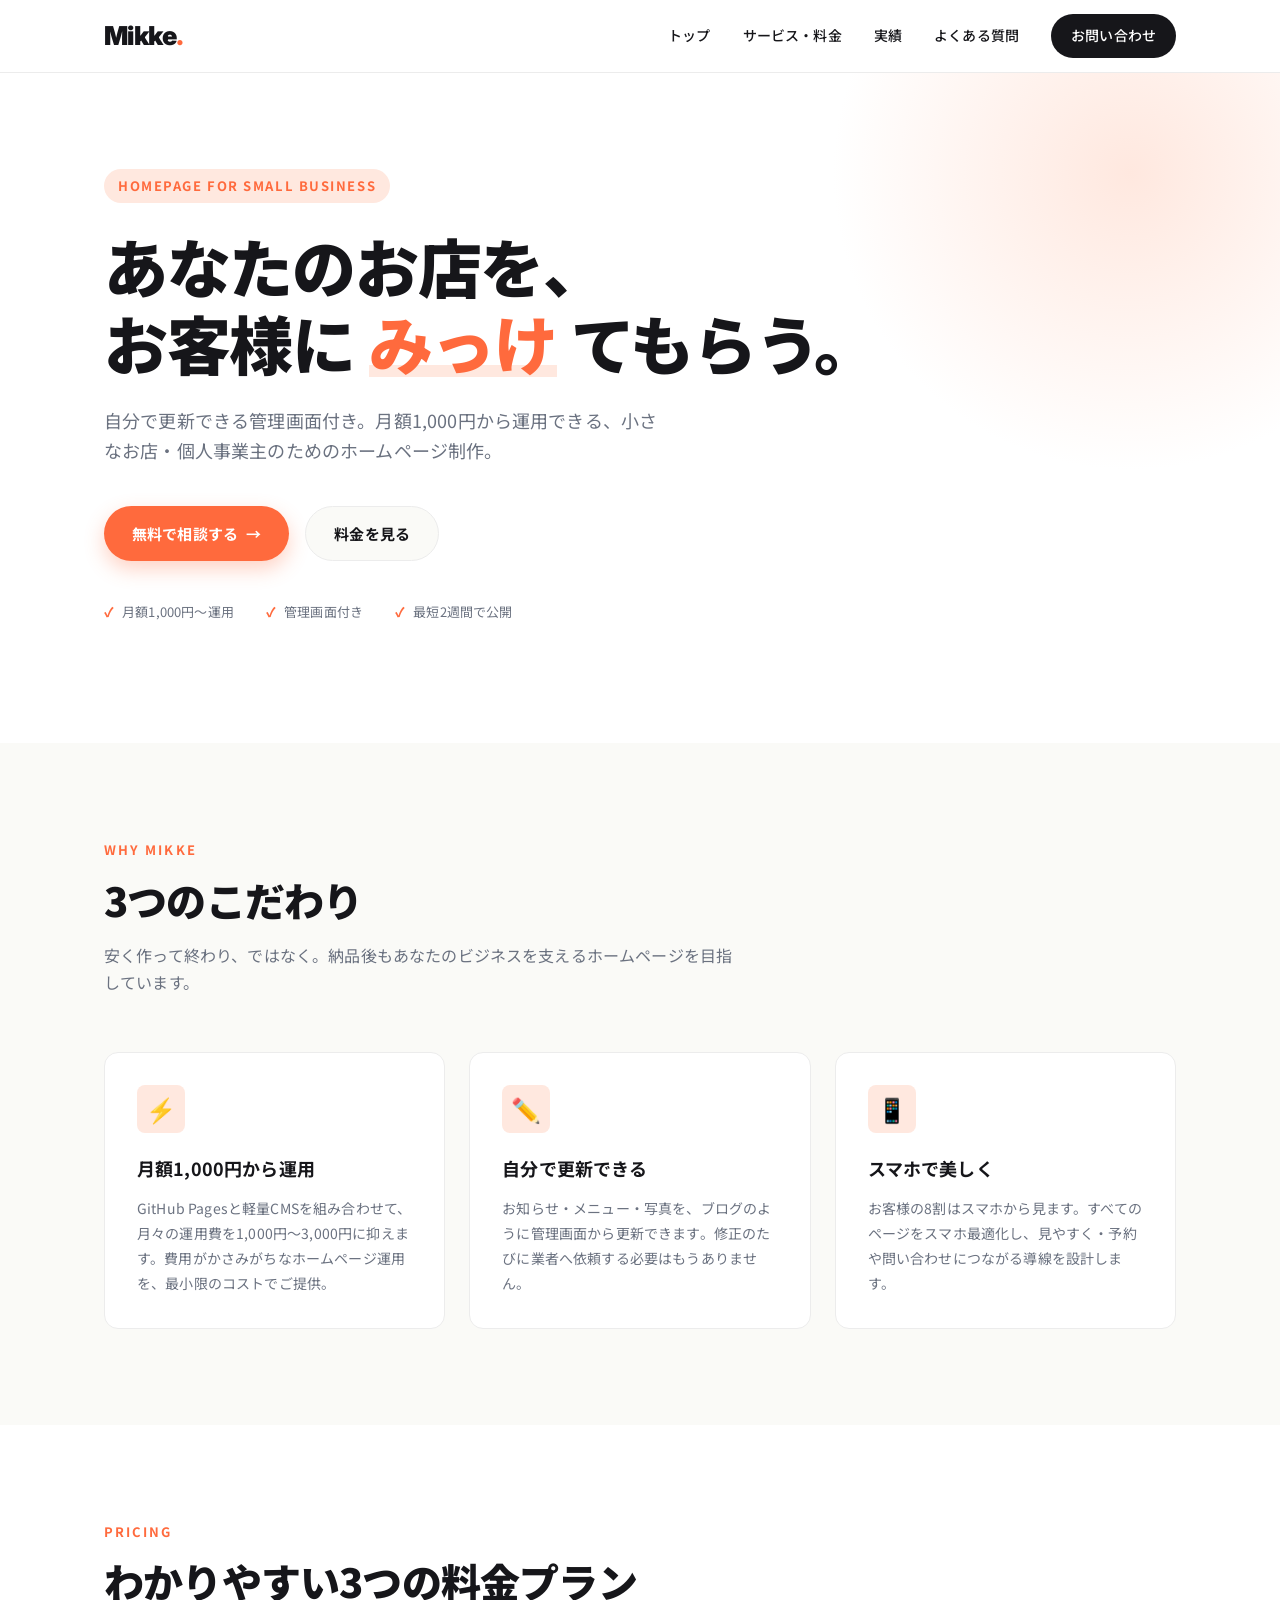
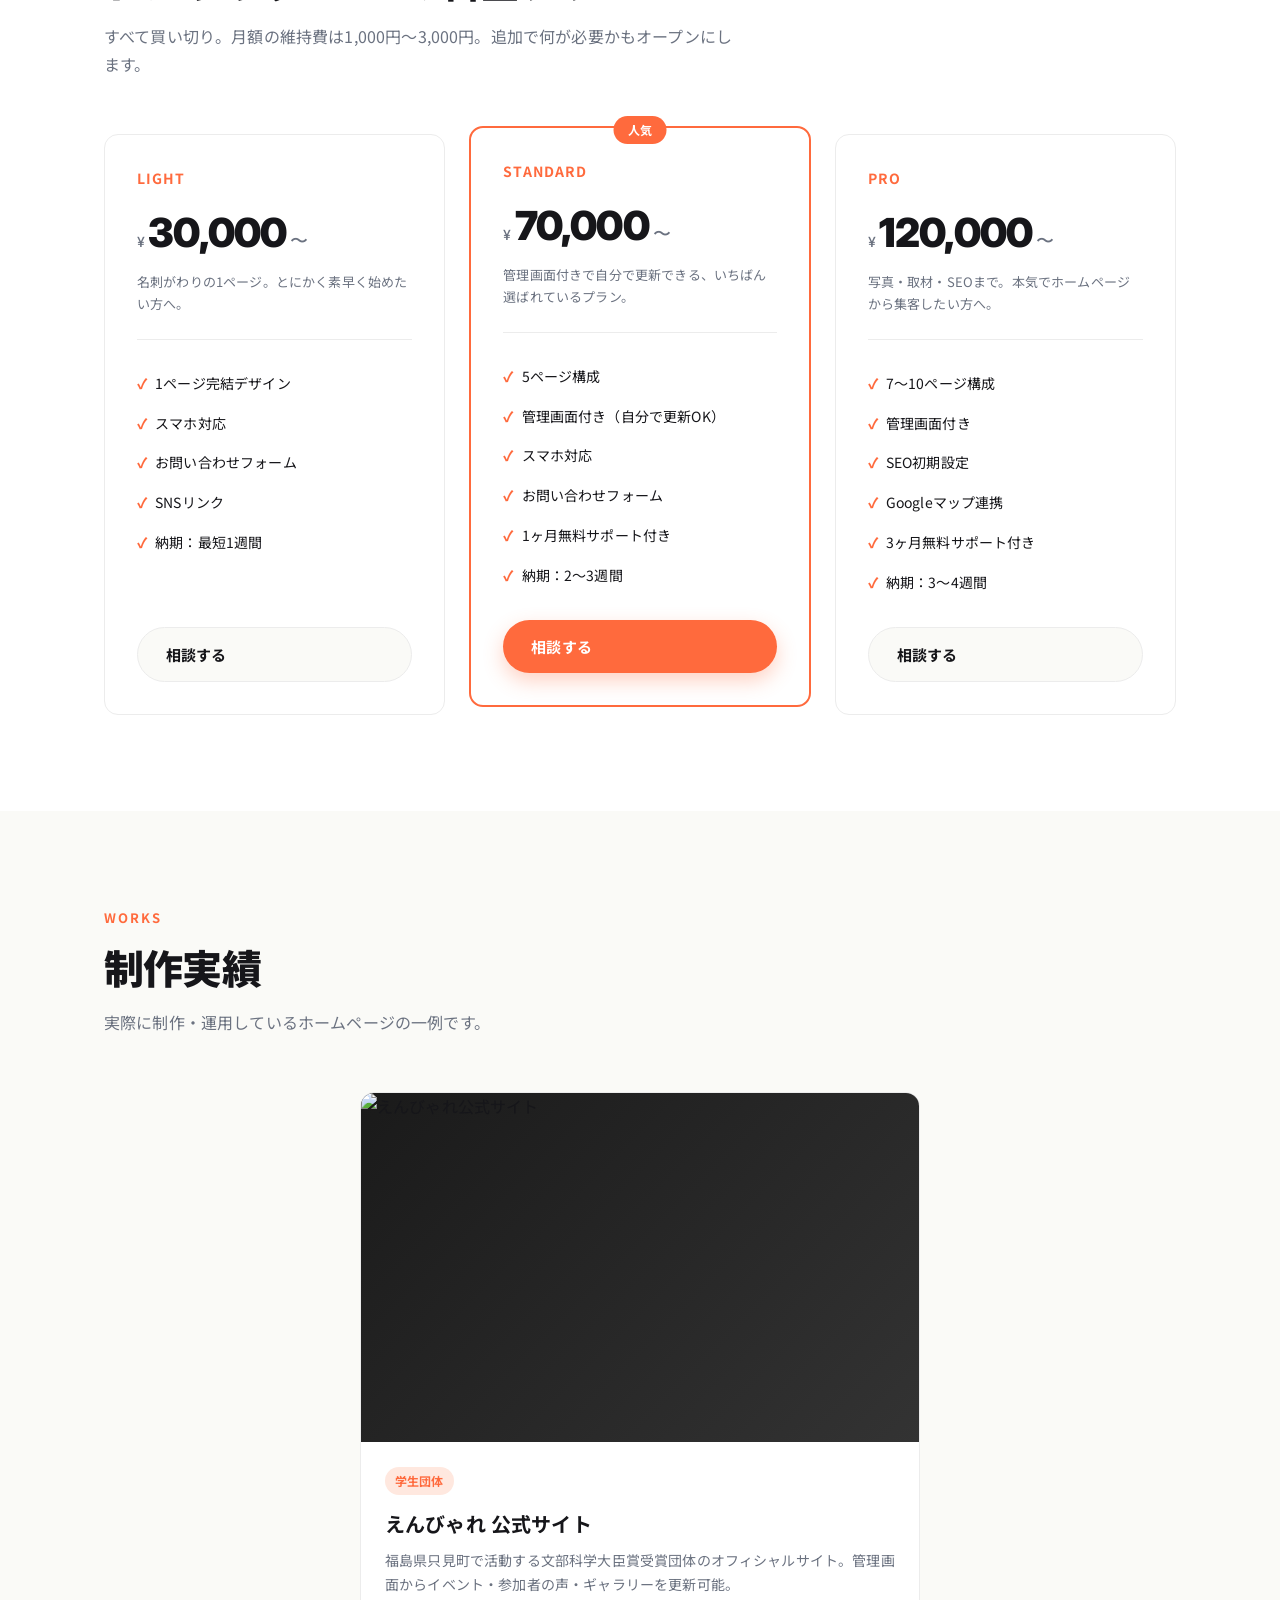
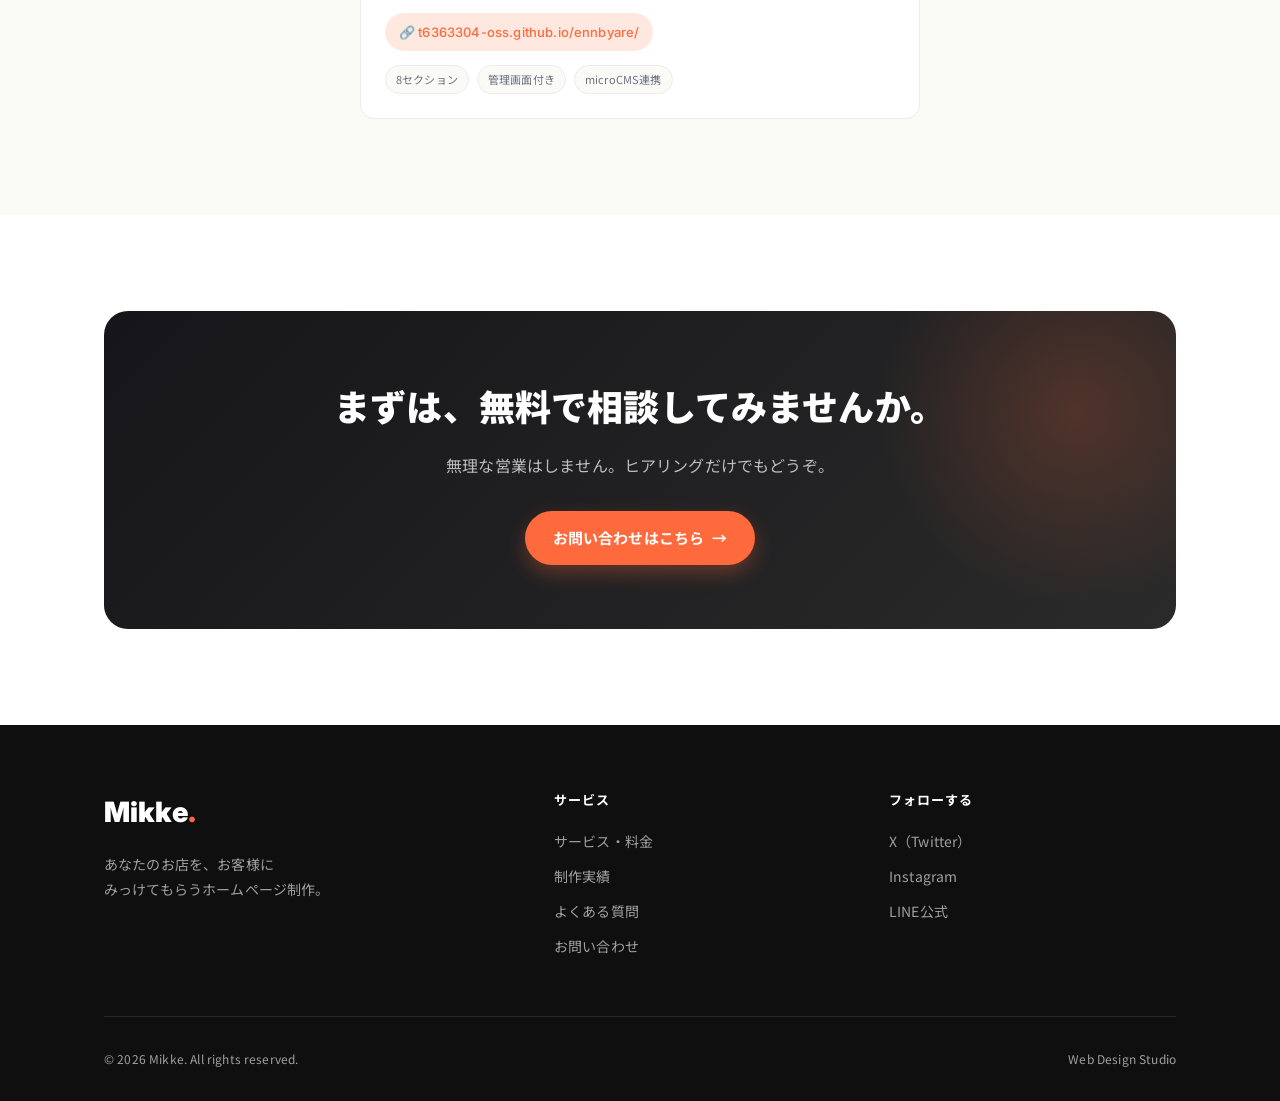
==== index.html @ 2540ba33 "Initial Mikke site (5 pages with ennbyare portfolio)" ====
<!DOCTYPE html>
<html lang="ja">
<head>
  <meta charset="UTF-8" />
  <meta name="viewport" content="width=device-width, initial-scale=1.0" />
  <title>Mikke - 月額1,000円から始めるホームページ制作</title>
  <meta name="description" content="自分で更新できる管理画面付き。月額1,000円から運用できる、小さなお店・個人事業主のためのホームページ制作。" />
  <meta property="og:title" content="Mikke - 月額1,000円から始めるホームページ制作" />
  <meta property="og:description" content="自分で更新できる管理画面付き。月額1,000円から運用できるホームページ制作。" />
  <meta property="og:type" content="website" />
  <link rel="preconnect" href="https://fonts.googleapis.com">
  <link rel="preconnect" href="https://fonts.gstatic.com" crossorigin>
  <link href="https://fonts.googleapis.com/css2?family=Noto+Sans+JP:wght@400;500;700;900&family=Inter:wght@400;500;700;900&display=swap" rel="stylesheet">
  <link rel="stylesheet" href="assets/css/style.css" />
</head>
<body>
  <header class="site-header">
    <div class="container header-inner">
      <a class="logo" href="index.html">Mikke<span class="logo-dot">.</span></a>
      <nav class="nav">
        <a href="index.html">トップ</a>
        <a href="services.html">サービス・料金</a>
        <a href="works.html">実績</a>
        <a href="faq.html">よくある質問</a>
        <a href="contact.html" class="nav-cta">お問い合わせ</a>
      </nav>
      <button class="menu-toggle" aria-label="メニュー">
        <span></span><span></span><span></span>
      </button>
    </div>
  </header>

  <main>
    <!-- HERO -->
    <section class="hero">
      <div class="container">
        <span class="hero-eyebrow fade-up">HOMEPAGE FOR SMALL BUSINESS</span>
        <h1 class="hero-title fade-up fade-up-delay-1">
          あなたのお店を、<br />
          お客様に <span class="highlight">みっけ</span> てもらう。
        </h1>
        <p class="hero-sub fade-up fade-up-delay-2">
          自分で更新できる管理画面付き。月額1,000円から運用できる、小さなお店・個人事業主のためのホームページ制作。
        </p>
        <div class="hero-cta fade-up fade-up-delay-3">
          <a href="contact.html" class="btn btn-primary">
            無料で相談する <span class="btn-arrow">→</span>
          </a>
          <a href="services.html" class="btn btn-secondary">料金を見る</a>
        </div>
        <div class="hero-meta fade-up fade-up-delay-4">
          <span class="hero-meta-item">月額1,000円〜運用</span>
          <span class="hero-meta-item">管理画面付き</span>
          <span class="hero-meta-item">最短2週間で公開</span>
        </div>
      </div>
    </section>

    <!-- FEATURES -->
    <section class="section section-soft">
      <div class="container">
        <p class="section-eyebrow">Why Mikke</p>
        <h2 class="section-title">3つのこだわり</h2>
        <p class="section-sub">
          安く作って終わり、ではなく。納品後もあなたのビジネスを支えるホームページを目指しています。
        </p>

        <div class="features">
          <div class="feature-card">
            <div class="feature-icon">⚡</div>
            <h3 class="feature-title">月額1,000円から運用</h3>
            <p class="feature-text">
              GitHub Pagesと軽量CMSを組み合わせて、月々の運用費を1,000円〜3,000円に抑えます。費用がかさみがちなホームページ運用を、最小限のコストでご提供。
            </p>
          </div>
          <div class="feature-card">
            <div class="feature-icon">✏️</div>
            <h3 class="feature-title">自分で更新できる</h3>
            <p class="feature-text">
              お知らせ・メニュー・写真を、ブログのように管理画面から更新できます。修正のたびに業者へ依頼する必要はもうありません。
            </p>
          </div>
          <div class="feature-card">
            <div class="feature-icon">📱</div>
            <h3 class="feature-title">スマホで美しく</h3>
            <p class="feature-text">
              お客様の8割はスマホから見ます。すべてのページをスマホ最適化し、見やすく・予約や問い合わせにつながる導線を設計します。
            </p>
          </div>
        </div>
      </div>
    </section>

    <!-- PRICE -->
    <section class="section">
      <div class="container">
        <p class="section-eyebrow">Pricing</p>
        <h2 class="section-title">わかりやすい3つの料金プラン</h2>
        <p class="section-sub">
          すべて買い切り。月額の維持費は1,000円〜3,000円。追加で何が必要かもオープンにします。
        </p>

        <div class="prices">
          <div class="price-card">
            <p class="price-name">Light</p>
            <p class="price-amount"><span class="from">¥</span>30,000<span class="yen">〜</span></p>
            <p class="price-desc">名刺がわりの1ページ。とにかく素早く始めたい方へ。</p>
            <ul class="price-list">
              <li>1ページ完結デザイン</li>
              <li>スマホ対応</li>
              <li>お問い合わせフォーム</li>
              <li>SNSリンク</li>
              <li>納期：最短1週間</li>
            </ul>
            <a href="contact.html" class="btn btn-secondary">相談する</a>
          </div>

          <div class="price-card featured">
            <span class="badge">人気</span>
            <p class="price-name">Standard</p>
            <p class="price-amount"><span class="from">¥</span>70,000<span class="yen">〜</span></p>
            <p class="price-desc">管理画面付きで自分で更新できる、いちばん選ばれているプラン。</p>
            <ul class="price-list">
              <li>5ページ構成</li>
              <li>管理画面付き（自分で更新OK）</li>
              <li>スマホ対応</li>
              <li>お問い合わせフォーム</li>
              <li>1ヶ月無料サポート付き</li>
              <li>納期：2〜3週間</li>
            </ul>
            <a href="contact.html" class="btn btn-primary">相談する</a>
          </div>

          <div class="price-card">
            <p class="price-name">Pro</p>
            <p class="price-amount"><span class="from">¥</span>120,000<span class="yen">〜</span></p>
            <p class="price-desc">写真・取材・SEOまで。本気でホームページから集客したい方へ。</p>
            <ul class="price-list">
              <li>7〜10ページ構成</li>
              <li>管理画面付き</li>
              <li>SEO初期設定</li>
              <li>Googleマップ連携</li>
              <li>3ヶ月無料サポート付き</li>
              <li>納期：3〜4週間</li>
            </ul>
            <a href="contact.html" class="btn btn-secondary">相談する</a>
          </div>
        </div>
      </div>
    </section>

    <!-- WORKS -->
    <section class="section section-soft">
      <div class="container">
        <p class="section-eyebrow">Works</p>
        <h2 class="section-title">制作実績</h2>
        <p class="section-sub">
          実際に制作・運用しているホームページの一例です。
        </p>

        <div class="works-grid">
          <a href="https://t6363304-oss.github.io/ennbyare/" target="_blank" rel="noopener" class="work-card">
            <div class="work-thumb">
              <img src="assets/images/ennbyare.jpg" alt="えんびゃれ公式サイト" loading="lazy" />
            </div>
            <div class="work-body">
              <span class="work-tag">学生団体</span>
              <h3 class="work-title">えんびゃれ 公式サイト</h3>
              <p class="work-desc">
                福島県只見町で活動する文部科学大臣賞受賞団体のオフィシャルサイト。管理画面からイベント・参加者の声・ギャラリーを更新可能。
              </p>
              <p class="work-url">🔗 t6363304-oss.github.io/ennbyare/</p>
              <div class="work-meta">
                <span class="work-chip">8セクション</span>
                <span class="work-chip">管理画面付き</span>
                <span class="work-chip">microCMS連携</span>
              </div>
            </div>
          </a>

        </div>
      </div>
    </section>

    <!-- CTA -->
    <section class="section">
      <div class="container">
        <div class="cta-banner">
          <h2 class="cta-banner-title">まずは、無料で相談してみませんか。</h2>
          <p class="cta-banner-sub">
            無理な営業はしません。ヒアリングだけでもどうぞ。
          </p>
          <a href="contact.html" class="btn btn-primary">
            お問い合わせはこちら <span class="btn-arrow">→</span>
          </a>
        </div>
      </div>
    </section>
  </main>

  <footer class="site-footer">
    <div class="container">
      <div class="footer-inner">
        <div>
          <div class="footer-logo">Mikke<span style="color: var(--color-accent);">.</span></div>
          <p class="footer-tag">
            あなたのお店を、お客様に<br />
            みっけてもらうホームページ制作。
          </p>
        </div>
        <div>
          <p class="footer-col-title">サービス</p>
          <ul class="footer-list">
            <li><a href="services.html">サービス・料金</a></li>
            <li><a href="works.html">制作実績</a></li>
            <li><a href="faq.html">よくある質問</a></li>
            <li><a href="contact.html">お問い合わせ</a></li>
          </ul>
        </div>
        <div>
          <p class="footer-col-title">フォローする</p>
          <ul class="footer-list">
            <li><a href="#" target="_blank" rel="noopener">X（Twitter）</a></li>
            <li><a href="#" target="_blank" rel="noopener">Instagram</a></li>
            <li><a href="#" target="_blank" rel="noopener">LINE公式</a></li>
          </ul>
        </div>
      </div>
      <div class="footer-bottom">
        <span>© 2026 Mikke. All rights reserved.</span>
        <span>Web Design Studio</span>
      </div>
    </div>
  </footer>

  <script src="assets/js/script.js"></script>
</body>
</html>
---- assets/css/style.css ----
:root {
  --color-bg: #ffffff;
  --color-bg-soft: #fafaf7;
  --color-bg-dark: #0f0f10;
  --color-text: #16161a;
  --color-text-sub: #6b7280;
  --color-text-soft: #9ca3af;
  --color-border: #ececec;
  --color-accent: #ff6a3d;
  --color-accent-dark: #e54e1f;
  --color-accent-soft: #ffe8df;
  --radius-sm: 8px;
  --radius-md: 14px;
  --radius-lg: 24px;
  --shadow-sm: 0 1px 2px rgba(0, 0, 0, 0.04);
  --shadow-md: 0 8px 24px rgba(15, 15, 16, 0.06);
  --shadow-lg: 0 20px 60px rgba(15, 15, 16, 0.12);
  --container: 1120px;
  --ease: cubic-bezier(0.22, 1, 0.36, 1);
}

* {
  box-sizing: border-box;
  margin: 0;
  padding: 0;
}

html {
  scroll-behavior: smooth;
  -webkit-text-size-adjust: 100%;
}

body {
  font-family: "Noto Sans JP", "Inter", -apple-system, BlinkMacSystemFont, "Helvetica Neue", sans-serif;
  font-weight: 400;
  color: var(--color-text);
  background: var(--color-bg);
  line-height: 1.7;
  letter-spacing: 0.01em;
  -webkit-font-smoothing: antialiased;
  text-rendering: optimizeLegibility;
}

img {
  max-width: 100%;
  height: auto;
  display: block;
}

a {
  color: inherit;
  text-decoration: none;
}

button {
  font: inherit;
  cursor: pointer;
  background: none;
  border: none;
  color: inherit;
}

ul, ol {
  list-style: none;
}

.container {
  max-width: var(--container);
  margin: 0 auto;
  padding: 0 24px;
}

/* ===== Header ===== */
.site-header {
  position: sticky;
  top: 0;
  background: rgba(255, 255, 255, 0.85);
  backdrop-filter: saturate(180%) blur(16px);
  -webkit-backdrop-filter: saturate(180%) blur(16px);
  border-bottom: 1px solid var(--color-border);
  z-index: 100;
}

.header-inner {
  display: flex;
  align-items: center;
  justify-content: space-between;
  height: 72px;
}

.logo {
  font-family: "Inter", sans-serif;
  font-size: 26px;
  font-weight: 900;
  letter-spacing: -0.02em;
  color: var(--color-text);
}

.logo-dot {
  color: var(--color-accent);
}

.nav {
  display: flex;
  align-items: center;
  gap: 32px;
}

.nav a {
  font-size: 14px;
  font-weight: 500;
  color: var(--color-text);
  transition: color 0.2s var(--ease);
}

.nav a:hover {
  color: var(--color-accent);
}

.nav-cta {
  background: var(--color-text);
  color: var(--color-bg) !important;
  padding: 10px 20px;
  border-radius: 999px;
  transition: background 0.2s var(--ease), transform 0.2s var(--ease);
}

.nav-cta:hover {
  background: var(--color-accent);
  color: var(--color-bg) !important;
  transform: translateY(-1px);
}

.menu-toggle {
  display: none;
  width: 40px;
  height: 40px;
  position: relative;
}

.menu-toggle span {
  position: absolute;
  left: 8px;
  width: 24px;
  height: 2px;
  background: var(--color-text);
  transition: transform 0.3s var(--ease), opacity 0.3s var(--ease), top 0.3s var(--ease);
}

.menu-toggle span:nth-child(1) { top: 13px; }
.menu-toggle span:nth-child(2) { top: 19px; }
.menu-toggle span:nth-child(3) { top: 25px; }

.menu-toggle.is-open span:nth-child(1) { top: 19px; transform: rotate(45deg); }
.menu-toggle.is-open span:nth-child(2) { opacity: 0; }
.menu-toggle.is-open span:nth-child(3) { top: 19px; transform: rotate(-45deg); }

/* ===== Buttons ===== */
.btn {
  display: inline-flex;
  align-items: center;
  gap: 8px;
  padding: 14px 28px;
  border-radius: 999px;
  font-size: 15px;
  font-weight: 700;
  transition: transform 0.2s var(--ease), box-shadow 0.2s var(--ease), background 0.2s var(--ease);
}

.btn-primary {
  background: var(--color-accent);
  color: #fff;
  box-shadow: 0 8px 20px rgba(255, 106, 61, 0.3);
}

.btn-primary:hover {
  background: var(--color-accent-dark);
  transform: translateY(-2px);
  box-shadow: 0 12px 28px rgba(255, 106, 61, 0.4);
}

.btn-secondary {
  background: var(--color-bg-soft);
  color: var(--color-text);
  border: 1px solid var(--color-border);
}

.btn-secondary:hover {
  background: var(--color-text);
  color: var(--color-bg);
}

.btn-arrow {
  display: inline-block;
  transition: transform 0.2s var(--ease);
}

.btn:hover .btn-arrow {
  transform: translateX(4px);
}

/* ===== Hero ===== */
.hero {
  padding: 96px 0 120px;
  position: relative;
  overflow: hidden;
}

.hero::before {
  content: "";
  position: absolute;
  width: 600px;
  height: 600px;
  background: radial-gradient(circle, var(--color-accent-soft) 0%, transparent 70%);
  top: -200px;
  right: -150px;
  z-index: -1;
}

.hero-grid {
  display: grid;
  grid-template-columns: 1.05fr 1fr;
  gap: 64px;
  align-items: center;
}

@media (max-width: 880px) {
  .hero-grid {
    grid-template-columns: 1fr;
    gap: 56px;
  }
}

.hero-mockup-wrap {
  position: relative;
}

.hero-mockup {
  position: relative;
  display: block;
  border-radius: 16px;
  overflow: hidden;
  box-shadow: 0 30px 80px rgba(15, 15, 16, 0.18), 0 10px 24px rgba(15, 15, 16, 0.06);
  transition: transform 0.5s var(--ease), box-shadow 0.5s var(--ease);
  z-index: 2;
  aspect-ratio: 1 / 1;
}

.hero-mockup img {
  width: 100%;
  height: 100%;
  object-fit: cover;
  object-position: top center;
  display: block;
  transition: transform 0.6s var(--ease);
}

.hero-mockup:hover {
  transform: translateY(-6px);
  box-shadow: 0 40px 100px rgba(15, 15, 16, 0.22), 0 14px 30px rgba(15, 15, 16, 0.08);
}

.hero-mockup:hover img {
  transform: scale(1.03);
}

.hero-mockup-blob {
  position: absolute;
  width: 280px;
  height: 280px;
  background: var(--color-accent-soft);
  border-radius: 50%;
  top: -50px;
  left: -50px;
  z-index: 1;
  filter: blur(40px);
  opacity: 0.6;
}

.hero-eyebrow {
  display: inline-block;
  font-size: 13px;
  font-weight: 700;
  letter-spacing: 0.12em;
  color: var(--color-accent);
  background: var(--color-accent-soft);
  padding: 6px 14px;
  border-radius: 999px;
  margin-bottom: 24px;
}

.hero-title {
  font-size: clamp(36px, 6vw, 64px);
  font-weight: 900;
  line-height: 1.2;
  letter-spacing: -0.02em;
  margin-bottom: 24px;
}

.hero-title .highlight {
  color: var(--color-accent);
  position: relative;
  display: inline-block;
}

.hero-title .highlight::after {
  content: "";
  position: absolute;
  left: 0;
  bottom: 4px;
  width: 100%;
  height: 12px;
  background: var(--color-accent-soft);
  z-index: -1;
}

.hero-sub {
  font-size: clamp(15px, 1.5vw, 18px);
  color: var(--color-text-sub);
  margin-bottom: 40px;
  max-width: 560px;
}

.hero-cta {
  display: flex;
  flex-wrap: wrap;
  gap: 16px;
}

.hero-meta {
  margin-top: 40px;
  display: flex;
  flex-wrap: wrap;
  gap: 32px;
}

.hero-meta-item {
  display: flex;
  align-items: center;
  gap: 8px;
  font-size: 13px;
  color: var(--color-text-sub);
}

.hero-meta-item::before {
  content: "✓";
  color: var(--color-accent);
  font-weight: 900;
}

/* ===== Section ===== */
.section {
  padding: 96px 0;
}

.section-soft {
  background: var(--color-bg-soft);
}

.section-dark {
  background: var(--color-bg-dark);
  color: var(--color-bg);
}

.section-dark .section-title,
.section-dark .section-eyebrow {
  color: var(--color-bg);
}

.section-eyebrow {
  font-size: 13px;
  font-weight: 700;
  letter-spacing: 0.16em;
  color: var(--color-accent);
  text-transform: uppercase;
  margin-bottom: 12px;
}

.section-title {
  font-size: clamp(28px, 4vw, 40px);
  font-weight: 900;
  line-height: 1.3;
  letter-spacing: -0.02em;
  margin-bottom: 16px;
}

.section-sub {
  font-size: 16px;
  color: var(--color-text-sub);
  max-width: 640px;
  margin-bottom: 56px;
}

.section-dark .section-sub {
  color: var(--color-text-soft);
}

/* ===== Features Grid ===== */
.features {
  display: grid;
  grid-template-columns: repeat(3, 1fr);
  gap: 24px;
}

.feature-card {
  background: var(--color-bg);
  border: 1px solid var(--color-border);
  border-radius: var(--radius-md);
  padding: 32px;
  transition: transform 0.3s var(--ease), box-shadow 0.3s var(--ease), border-color 0.3s var(--ease);
}

.feature-card:hover {
  transform: translateY(-4px);
  box-shadow: var(--shadow-md);
  border-color: transparent;
}

.feature-icon {
  width: 48px;
  height: 48px;
  background: var(--color-accent-soft);
  border-radius: var(--radius-sm);
  display: flex;
  align-items: center;
  justify-content: center;
  font-size: 24px;
  margin-bottom: 20px;
}

.feature-title {
  font-size: 18px;
  font-weight: 700;
  margin-bottom: 12px;
}

.feature-text {
  font-size: 14px;
  color: var(--color-text-sub);
  line-height: 1.8;
}

/* ===== Price ===== */
.prices {
  display: grid;
  grid-template-columns: repeat(3, 1fr);
  gap: 24px;
  align-items: stretch;
}

.price-card {
  background: var(--color-bg);
  border: 1px solid var(--color-border);
  border-radius: var(--radius-md);
  padding: 32px;
  display: flex;
  flex-direction: column;
  position: relative;
  transition: transform 0.3s var(--ease), box-shadow 0.3s var(--ease);
}

.price-card.featured {
  border: 2px solid var(--color-accent);
  transform: translateY(-8px);
}

.price-card.featured .badge {
  position: absolute;
  top: -12px;
  left: 50%;
  transform: translateX(-50%);
  background: var(--color-accent);
  color: #fff;
  font-size: 12px;
  font-weight: 700;
  padding: 4px 14px;
  border-radius: 999px;
  letter-spacing: 0.04em;
}

.price-name {
  font-size: 14px;
  font-weight: 700;
  letter-spacing: 0.08em;
  color: var(--color-accent);
  text-transform: uppercase;
  margin-bottom: 8px;
}

.price-amount {
  font-family: "Inter", sans-serif;
  font-size: 40px;
  font-weight: 900;
  letter-spacing: -0.02em;
  margin-bottom: 4px;
}

.price-amount .yen {
  font-size: 18px;
  font-weight: 500;
  margin-left: 4px;
  color: var(--color-text-sub);
}

.price-amount .from {
  font-size: 14px;
  font-weight: 500;
  color: var(--color-text-sub);
  margin-right: 4px;
}

.price-desc {
  font-size: 13px;
  color: var(--color-text-sub);
  margin-bottom: 24px;
  padding-bottom: 24px;
  border-bottom: 1px solid var(--color-border);
}

.price-list {
  margin-bottom: 24px;
  flex: 1;
}

.price-list li {
  font-size: 14px;
  padding: 8px 0;
  display: flex;
  align-items: flex-start;
  gap: 8px;
}

.price-list li::before {
  content: "✓";
  color: var(--color-accent);
  font-weight: 900;
  flex-shrink: 0;
}

/* ===== Works ===== */
.works-grid {
  display: flex;
  flex-wrap: wrap;
  gap: 32px;
  justify-content: center;
}

.work-card {
  flex: 1 1 360px;
  max-width: 560px;
}

.work-card {
  background: var(--color-bg);
  border: 1px solid var(--color-border);
  border-radius: var(--radius-md);
  overflow: hidden;
  transition: transform 0.3s var(--ease), box-shadow 0.3s var(--ease);
}

.work-card:hover {
  transform: translateY(-4px);
  box-shadow: var(--shadow-md);
}

.work-thumb {
  width: 100%;
  aspect-ratio: 16 / 10;
  background: linear-gradient(135deg, #1a1a1a, #333);
  position: relative;
  overflow: hidden;
}

.work-thumb img {
  position: absolute;
  inset: 0;
  width: 100%;
  height: 100%;
  object-fit: cover;
  object-position: top center;
  display: block;
  transition: transform 0.5s var(--ease);
}

.work-card:hover .work-thumb img {
  transform: scale(1.04);
}

.work-thumb-placeholder {
  position: absolute;
  inset: 0;
  display: flex;
  align-items: center;
  justify-content: center;
  color: rgba(255, 255, 255, 0.4);
  font-family: "Inter", sans-serif;
  font-size: 24px;
  font-weight: 900;
  background: linear-gradient(135deg, #2a4a3a 0%, #1a1a1a 100%);
}

.work-thumb-empty {
  position: absolute;
  inset: 0;
  display: flex;
  flex-direction: column;
  align-items: center;
  justify-content: center;
  gap: 14px;
  background: linear-gradient(135deg, #fff5ef 0%, var(--color-accent-soft) 100%);
}

.work-thumb-empty-icon {
  width: 72px;
  height: 72px;
  border: 2px dashed var(--color-accent);
  border-radius: 50%;
  display: flex;
  align-items: center;
  justify-content: center;
  font-size: 36px;
  font-weight: 300;
  color: var(--color-accent);
  background: rgba(255, 255, 255, 0.5);
}

.work-thumb-empty-text {
  font-size: 13px;
  font-weight: 700;
  color: var(--color-accent-dark);
  letter-spacing: 0.04em;
}

.work-body {
  padding: 24px;
}

.work-tag {
  display: inline-block;
  font-size: 12px;
  font-weight: 700;
  color: var(--color-accent);
  background: var(--color-accent-soft);
  padding: 4px 10px;
  border-radius: 999px;
  margin-bottom: 12px;
}

.work-title {
  font-size: 20px;
  font-weight: 700;
  margin-bottom: 8px;
}

.work-desc {
  font-size: 14px;
  color: var(--color-text-sub);
  margin-bottom: 16px;
}

.work-url {
  display: inline-block;
  font-family: "Inter", "Noto Sans JP", sans-serif;
  font-size: 13px;
  color: var(--color-accent);
  background: var(--color-accent-soft);
  padding: 8px 14px;
  border-radius: 999px;
  margin-bottom: 14px;
  word-break: break-all;
  font-weight: 500;
}

.work-visit {
  margin-top: 16px;
  padding-top: 16px;
  border-top: 1px solid var(--color-border);
  font-size: 14px;
  font-weight: 700;
  color: var(--color-text);
  display: flex;
  align-items: center;
  gap: 6px;
}

.work-visit-arrow {
  display: inline-block;
  transition: transform 0.2s var(--ease);
  color: var(--color-accent);
}

.work-card:hover .work-visit-arrow {
  transform: translateX(4px);
}

.work-meta {
  display: flex;
  flex-wrap: wrap;
  gap: 8px;
}

.work-chip {
  font-size: 11px;
  color: var(--color-text-sub);
  background: var(--color-bg-soft);
  padding: 4px 10px;
  border-radius: 999px;
  border: 1px solid var(--color-border);
}

/* ===== Flow ===== */
.flow {
  display: grid;
  grid-template-columns: repeat(4, 1fr);
  gap: 24px;
  position: relative;
}

.flow-step {
  text-align: center;
  padding: 24px;
  background: var(--color-bg);
  border-radius: var(--radius-md);
  border: 1px solid var(--color-border);
}

.flow-num {
  display: inline-block;
  font-family: "Inter", sans-serif;
  font-size: 36px;
  font-weight: 900;
  color: var(--color-accent);
  margin-bottom: 8px;
}

.flow-title {
  font-size: 16px;
  font-weight: 700;
  margin-bottom: 8px;
}

.flow-text {
  font-size: 13px;
  color: var(--color-text-sub);
}

/* ===== FAQ ===== */
.faq-list {
  max-width: 760px;
  margin: 0 auto;
}

.faq-item {
  border-bottom: 1px solid var(--color-border);
}

.faq-question {
  width: 100%;
  text-align: left;
  padding: 24px 0;
  display: flex;
  justify-content: space-between;
  align-items: center;
  gap: 16px;
  font-size: 16px;
  font-weight: 700;
  transition: color 0.2s var(--ease);
}

.faq-question:hover {
  color: var(--color-accent);
}

.faq-icon {
  width: 24px;
  height: 24px;
  flex-shrink: 0;
  position: relative;
  transition: transform 0.3s var(--ease);
}

.faq-icon::before,
.faq-icon::after {
  content: "";
  position: absolute;
  background: var(--color-accent);
  top: 50%;
  left: 50%;
  transform: translate(-50%, -50%);
}

.faq-icon::before {
  width: 14px;
  height: 2px;
}

.faq-icon::after {
  width: 2px;
  height: 14px;
  transition: transform 0.3s var(--ease);
}

.faq-item.is-open .faq-icon::after {
  transform: translate(-50%, -50%) rotate(90deg);
  opacity: 0;
}

.faq-answer {
  max-height: 0;
  overflow: hidden;
  transition: max-height 0.4s var(--ease);
}

.faq-item.is-open .faq-answer {
  max-height: 400px;
}

.faq-answer-inner {
  padding: 0 0 24px;
  font-size: 14px;
  color: var(--color-text-sub);
  line-height: 1.9;
}

/* ===== Contact ===== */
.contact-grid {
  display: grid;
  grid-template-columns: repeat(3, 1fr);
  gap: 24px;
  max-width: 960px;
  margin: 0 auto 64px;
}

.contact-card {
  background: var(--color-bg);
  border: 1px solid var(--color-border);
  border-radius: var(--radius-md);
  padding: 32px;
  text-align: center;
  transition: transform 0.3s var(--ease), box-shadow 0.3s var(--ease), border-color 0.3s var(--ease);
}

.contact-card:hover {
  transform: translateY(-4px);
  box-shadow: var(--shadow-md);
  border-color: var(--color-accent);
}

.contact-icon {
  width: 56px;
  height: 56px;
  background: var(--color-accent-soft);
  border-radius: 50%;
  display: flex;
  align-items: center;
  justify-content: center;
  font-size: 28px;
  margin: 0 auto 16px;
}

.contact-label {
  font-size: 14px;
  font-weight: 700;
  margin-bottom: 8px;
}

.contact-value {
  font-size: 13px;
  color: var(--color-text-sub);
  margin-bottom: 16px;
  word-break: break-all;
}

.contact-btn {
  display: inline-block;
  font-size: 13px;
  font-weight: 700;
  color: var(--color-accent);
  padding: 8px 18px;
  border: 1px solid var(--color-accent);
  border-radius: 999px;
  transition: background 0.2s var(--ease), color 0.2s var(--ease);
}

.contact-btn:hover {
  background: var(--color-accent);
  color: #fff;
}

.contact-form {
  max-width: 640px;
  margin: 0 auto;
  background: var(--color-bg);
  border: 1px solid var(--color-border);
  border-radius: var(--radius-md);
  padding: 40px;
}

.form-row {
  margin-bottom: 20px;
}

.form-label {
  display: block;
  font-size: 13px;
  font-weight: 700;
  margin-bottom: 8px;
}

.form-required {
  color: var(--color-accent);
  margin-left: 4px;
}

.form-input,
.form-textarea {
  width: 100%;
  padding: 14px 16px;
  background: var(--color-bg-soft);
  border: 1px solid var(--color-border);
  border-radius: var(--radius-sm);
  font-family: inherit;
  font-size: 14px;
  color: var(--color-text);
  transition: border-color 0.2s var(--ease), background 0.2s var(--ease);
}

.form-input:focus,
.form-textarea:focus {
  outline: none;
  border-color: var(--color-accent);
  background: var(--color-bg);
}

.form-textarea {
  resize: vertical;
  min-height: 140px;
}

.form-submit {
  width: 100%;
  margin-top: 8px;
  justify-content: center;
}

/* ===== CTA Banner ===== */
.cta-banner {
  background: linear-gradient(135deg, var(--color-text) 0%, #2a2a2a 100%);
  color: var(--color-bg);
  border-radius: var(--radius-lg);
  padding: 64px 48px;
  text-align: center;
  position: relative;
  overflow: hidden;
}

.cta-banner::before {
  content: "";
  position: absolute;
  width: 400px;
  height: 400px;
  background: radial-gradient(circle, rgba(255, 106, 61, 0.2) 0%, transparent 70%);
  top: -100px;
  right: -100px;
}

.cta-banner-title {
  font-size: clamp(24px, 3.5vw, 36px);
  font-weight: 900;
  margin-bottom: 16px;
  position: relative;
}

.cta-banner-sub {
  color: rgba(255, 255, 255, 0.7);
  margin-bottom: 32px;
  position: relative;
}

.cta-banner .btn-primary {
  position: relative;
}

/* ===== Footer ===== */
.site-footer {
  background: var(--color-bg-dark);
  color: rgba(255, 255, 255, 0.6);
  padding: 64px 0 32px;
}

.footer-inner {
  display: grid;
  grid-template-columns: 1.4fr 1fr 1fr;
  gap: 48px;
  margin-bottom: 48px;
}

.footer-logo {
  font-family: "Inter", sans-serif;
  font-size: 28px;
  font-weight: 900;
  color: #fff;
  margin-bottom: 16px;
}

.footer-tag {
  font-size: 14px;
  line-height: 1.8;
}

.footer-col-title {
  color: #fff;
  font-size: 13px;
  font-weight: 700;
  letter-spacing: 0.08em;
  text-transform: uppercase;
  margin-bottom: 16px;
}

.footer-list li {
  margin-bottom: 8px;
}

.footer-list a {
  font-size: 14px;
  transition: color 0.2s var(--ease);
}

.footer-list a:hover {
  color: var(--color-accent);
}

.footer-bottom {
  border-top: 1px solid rgba(255, 255, 255, 0.1);
  padding-top: 32px;
  font-size: 12px;
  display: flex;
  justify-content: space-between;
  flex-wrap: wrap;
  gap: 12px;
}

/* ===== Page Header ===== */
.page-header {
  padding: 80px 0 64px;
  background: var(--color-bg-soft);
  position: relative;
  overflow: hidden;
}

.page-header::before {
  content: "";
  position: absolute;
  width: 400px;
  height: 400px;
  background: radial-gradient(circle, var(--color-accent-soft) 0%, transparent 70%);
  top: -150px;
  right: -100px;
}

.page-header-inner {
  position: relative;
}

.page-header-title {
  font-size: clamp(32px, 5vw, 48px);
  font-weight: 900;
  letter-spacing: -0.02em;
  margin-bottom: 12px;
}

.page-header-sub {
  font-size: 16px;
  color: var(--color-text-sub);
  max-width: 640px;
}

.breadcrumb {
  display: flex;
  gap: 8px;
  font-size: 12px;
  color: var(--color-text-sub);
  margin-bottom: 16px;
}

.breadcrumb a:hover {
  color: var(--color-accent);
}

/* ===== Responsive ===== */
@media (max-width: 880px) {
  .features,
  .prices,
  .contact-grid {
    grid-template-columns: 1fr;
  }

  .price-card.featured {
    transform: none;
  }

.flow {
    grid-template-columns: repeat(2, 1fr);
  }

  .footer-inner {
    grid-template-columns: 1fr 1fr;
    gap: 32px;
  }
}

@media (max-width: 640px) {
  .menu-toggle {
    display: block;
  }

  .nav {
    position: fixed;
    top: 72px;
    left: 0;
    right: 0;
    flex-direction: column;
    background: var(--color-bg);
    padding: 24px;
    gap: 20px;
    border-bottom: 1px solid var(--color-border);
    transform: translateY(-150%);
    transition: transform 0.3s var(--ease);
  }

  .nav.is-open {
    transform: translateY(0);
  }

  .section,
  .hero {
    padding: 64px 0;
  }

  .flow {
    grid-template-columns: 1fr;
  }

  .footer-inner {
    grid-template-columns: 1fr;
  }

  .cta-banner {
    padding: 48px 24px;
  }

  .contact-form {
    padding: 24px;
  }
}

/* ===== Animations ===== */
@keyframes fadeUp {
  from {
    opacity: 0;
    transform: translateY(20px);
  }
  to {
    opacity: 1;
    transform: translateY(0);
  }
}

.fade-up {
  animation: fadeUp 0.7s var(--ease) backwards;
}

.fade-up-delay-1 { animation-delay: 0.1s; }
.fade-up-delay-2 { animation-delay: 0.2s; }
.fade-up-delay-3 { animation-delay: 0.3s; }
.fade-up-delay-4 { animation-delay: 0.4s; }
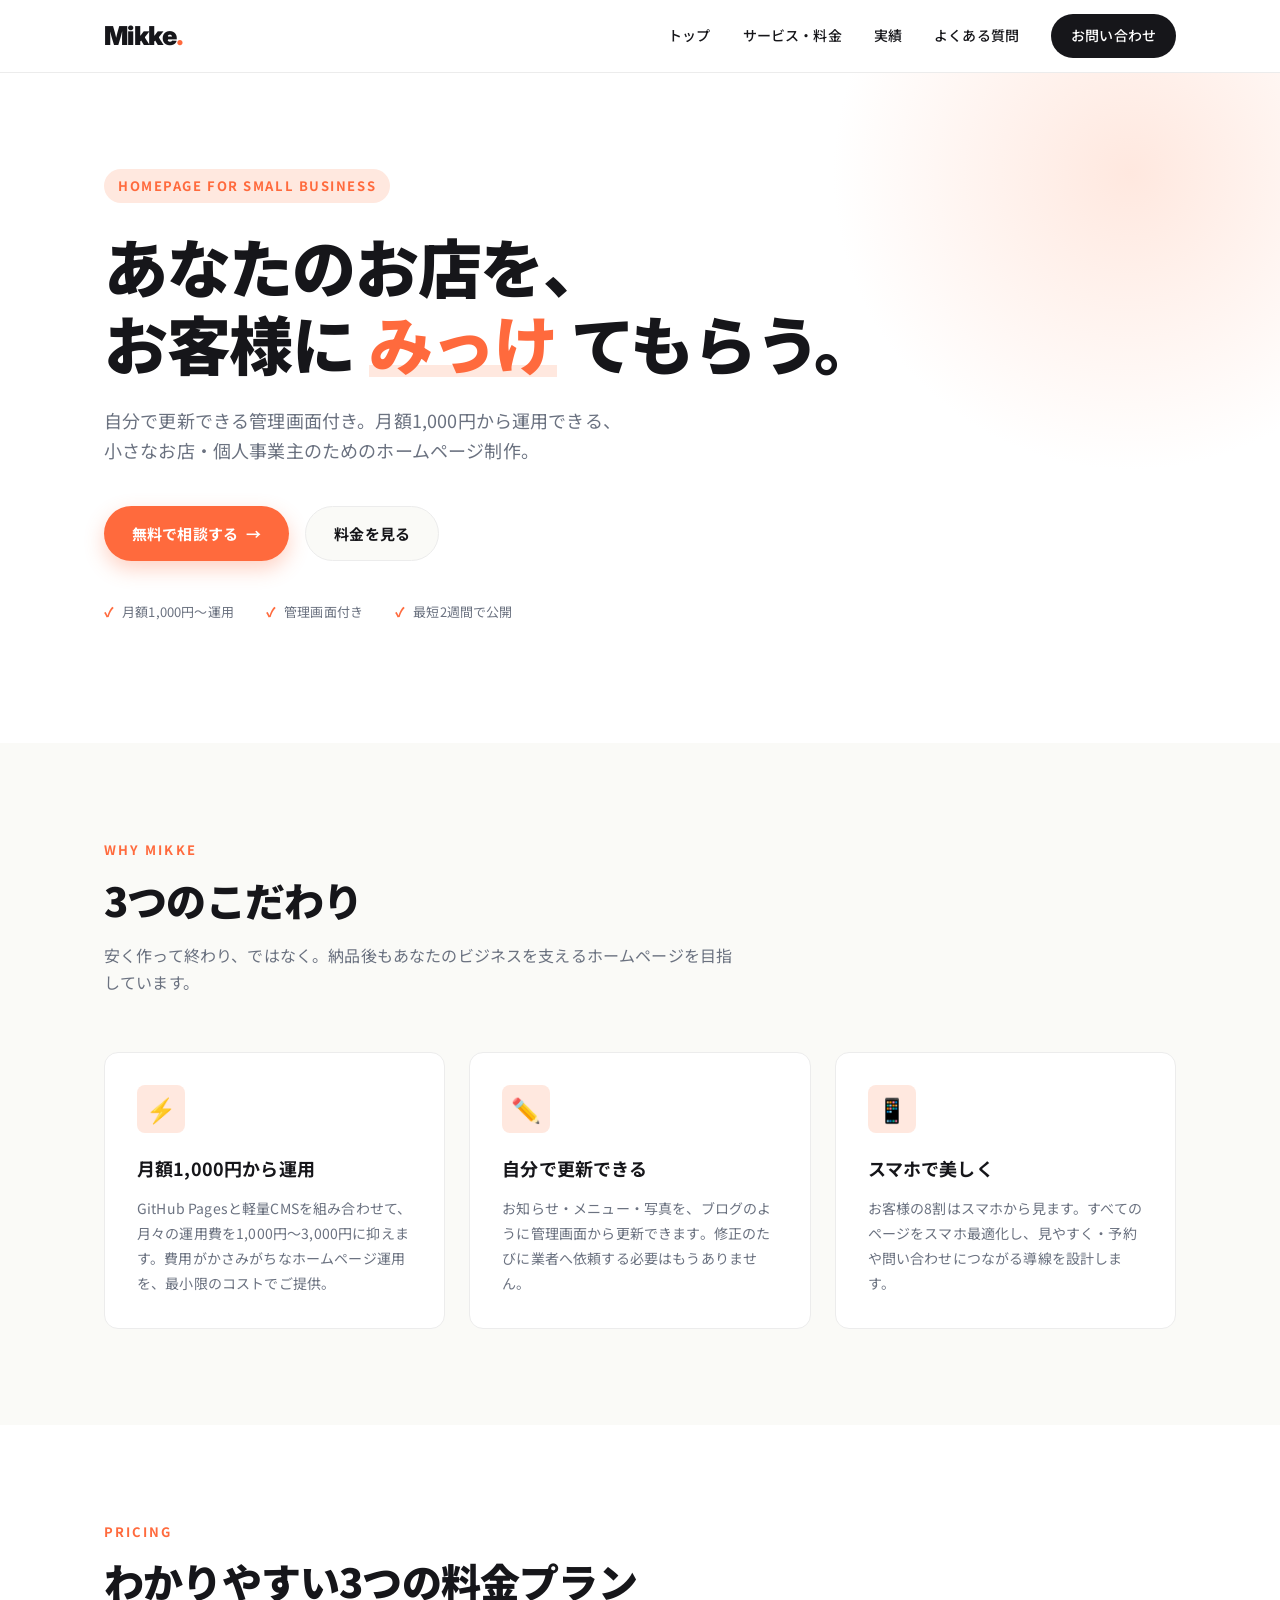
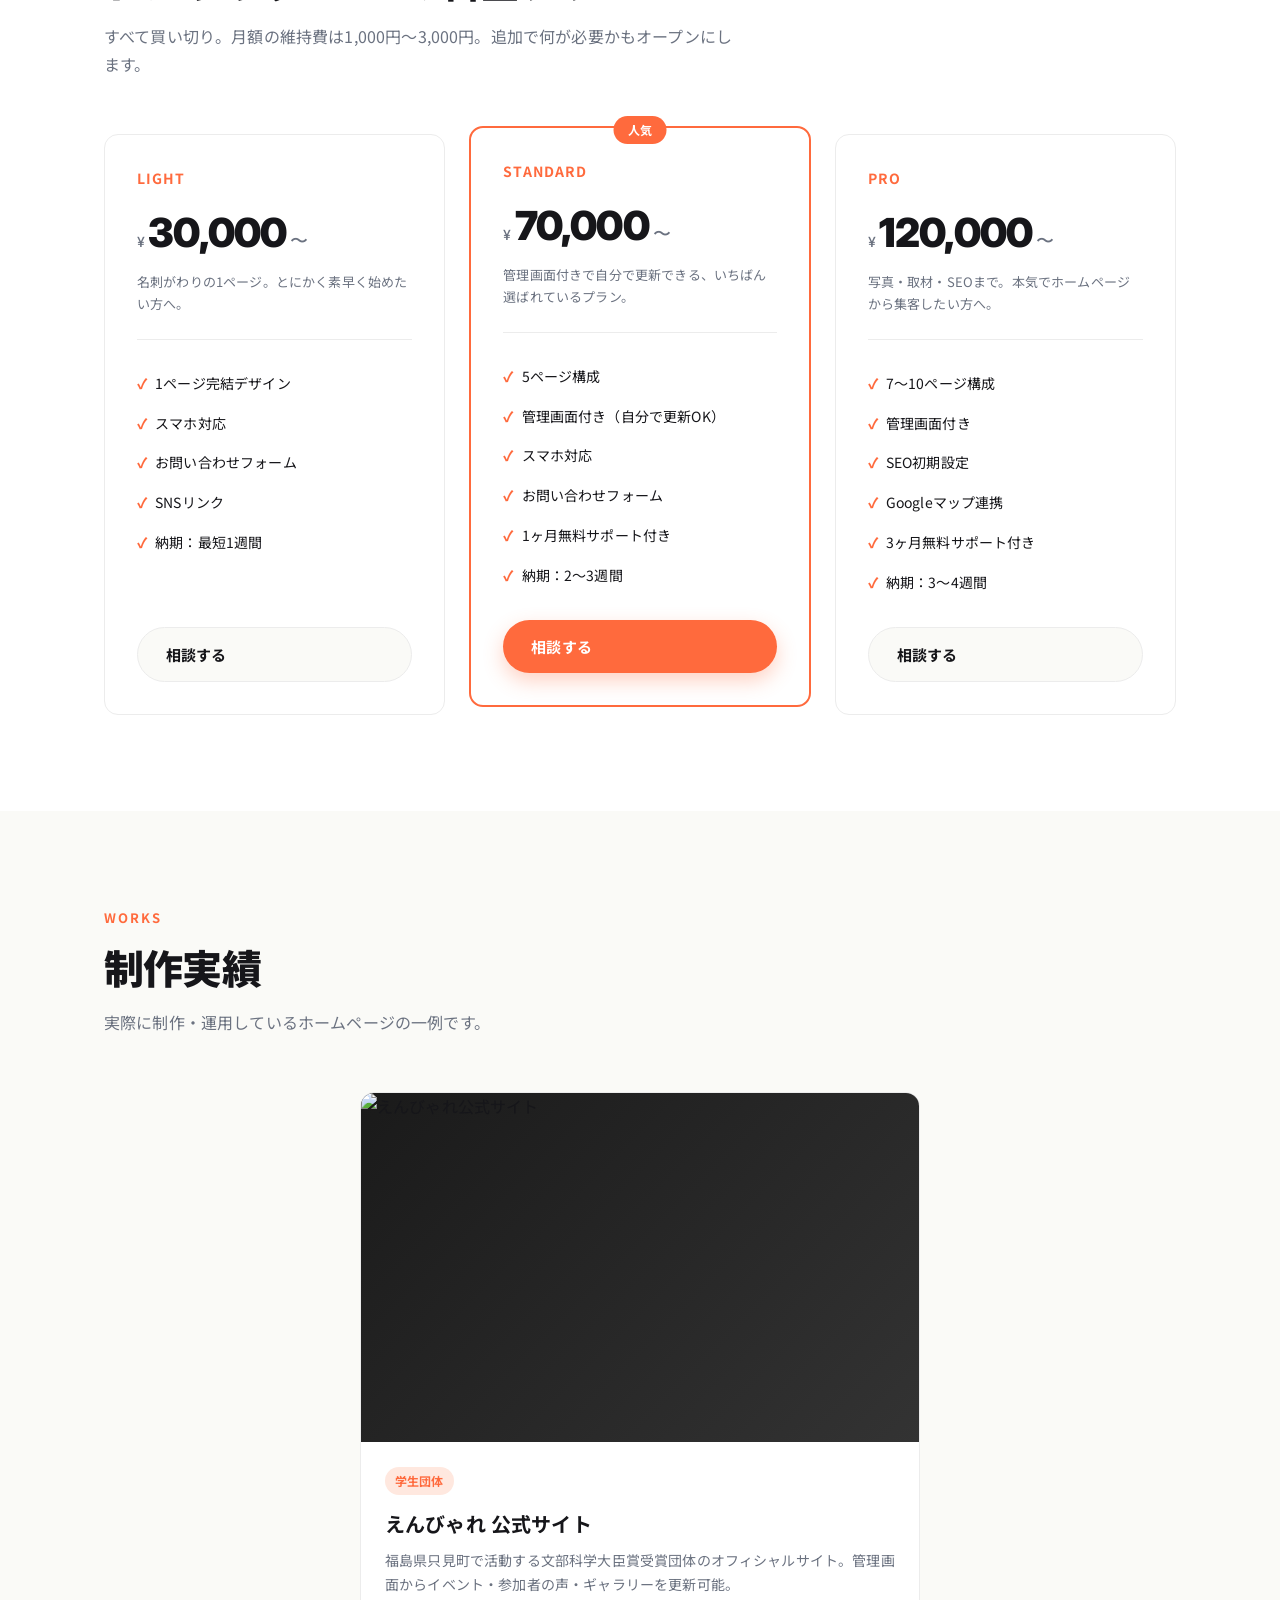
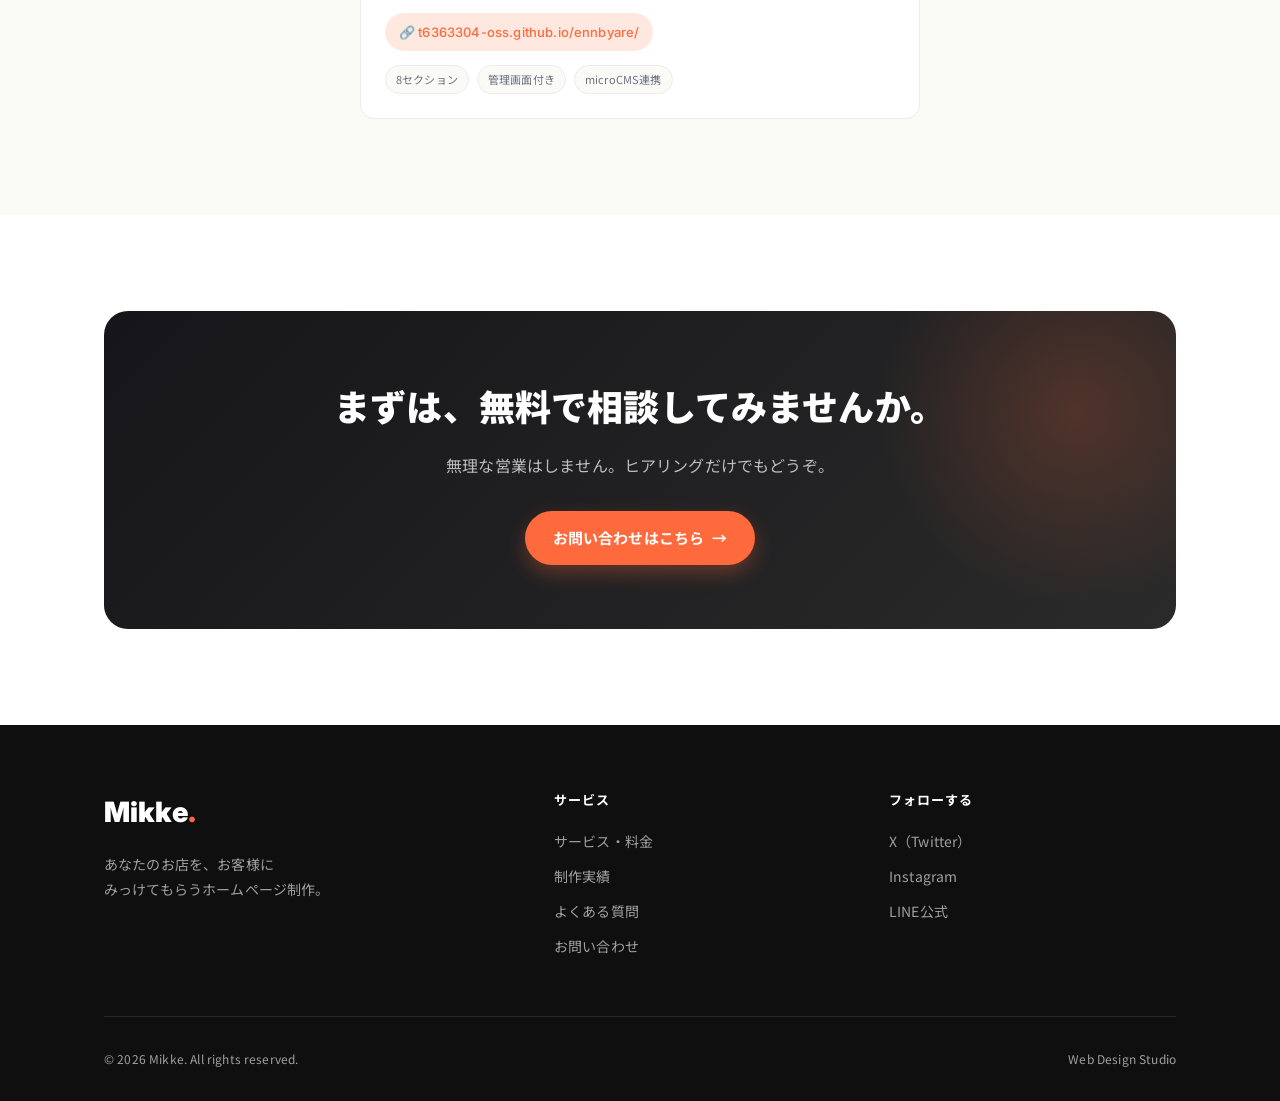
==== commit 68e412db: "Adjust hero subtitle line break" ====
--- a/index.html
+++ b/index.html
@@ -40,7 +40,8 @@
           お客様に <span class="highlight">みっけ</span> てもらう。
         </h1>
         <p class="hero-sub fade-up fade-up-delay-2">
-          自分で更新できる管理画面付き。月額1,000円から運用できる、小さなお店・個人事業主のためのホームページ制作。
+          自分で更新できる管理画面付き。月額1,000円から運用できる、<br />
+          小さなお店・個人事業主のためのホームページ制作。
         </p>
         <div class="hero-cta fade-up fade-up-delay-3">
           <a href="contact.html" class="btn btn-primary">
